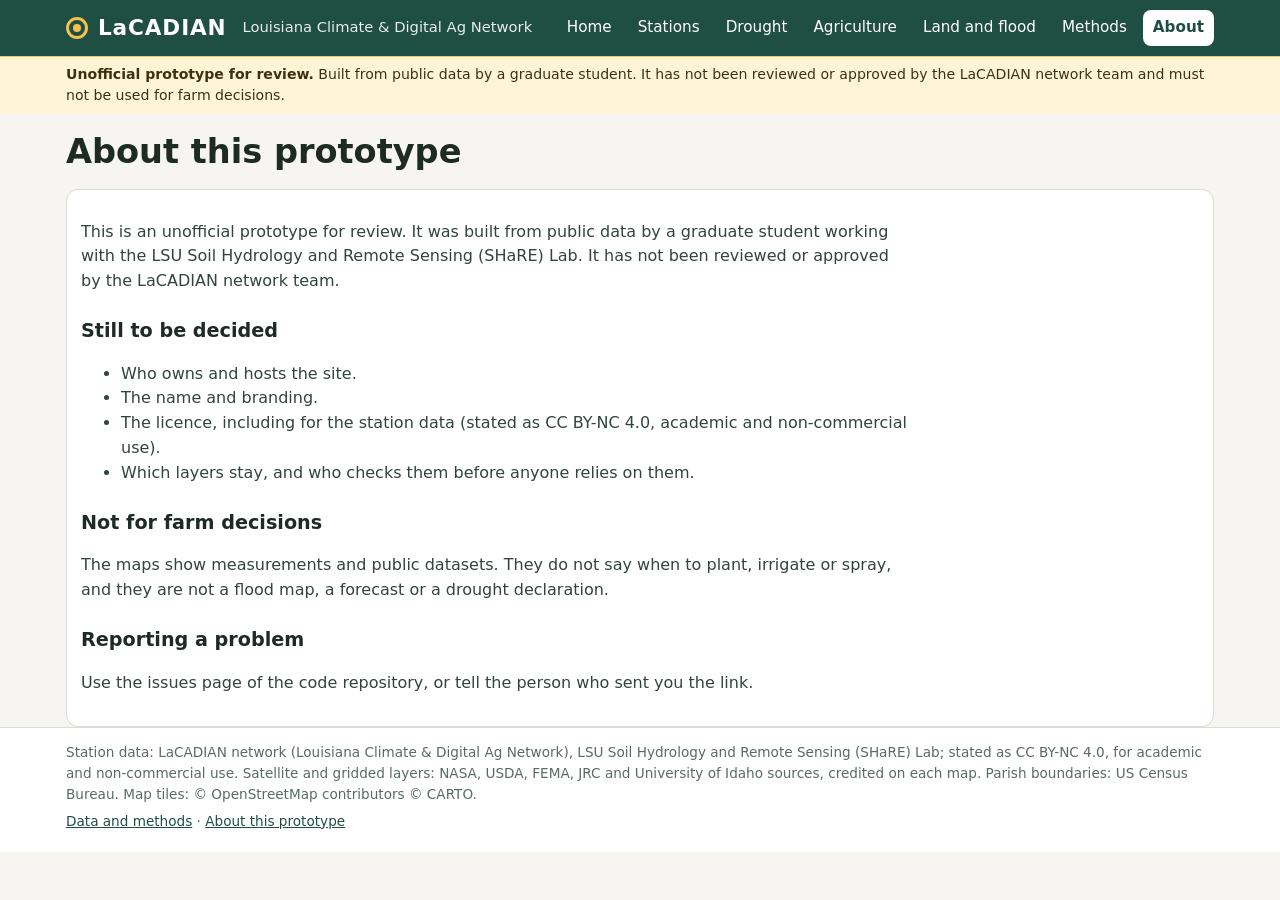
==== pages/about.html @ 399d42a7 "Add files via upload" ====
<!doctype html>
<html lang="en" data-root="../" data-page="About">
<head>
<meta charset="utf-8">
<meta name="viewport" content="width=device-width, initial-scale=1">
<title>About this prototype | LaCADIAN</title>
<meta name="description" content="Status, ownership and limits of the LaCADIAN prototype.">
<link rel="stylesheet" href="../vendor/leaflet.css">
<link rel="stylesheet" href="../css/main.css?v=5">
</head>
<body>
<header id="hdr"></header>
<main class="wrap">
<h1>About this prototype</h1>
<section class="card notes">
<p>This is an unofficial prototype for review. It was built from public data by a graduate student working with the LSU Soil Hydrology and Remote Sensing (SHaRE) Lab. It has not been reviewed or approved by the LaCADIAN network team.</p>
<h2>Still to be decided</h2>
<ul><li>Who owns and hosts the site.</li><li>The name and branding.</li><li>The licence, including for the station data (stated as CC BY-NC 4.0, academic and non-commercial use).</li><li>Which layers stay, and who checks them before anyone relies on them.</li></ul>
<h2>Not for farm decisions</h2>
<p>The maps show measurements and public datasets. They do not say when to plant, irrigate or spray, and they are not a flood map, a forecast or a drought declaration.</p>
<h2>Reporting a problem</h2>
<p>Use the issues page of the code repository, or tell the person who sent you the link.</p>
</section>
</main>
<footer id="ftr"></footer>
<script src="../vendor/leaflet.js"></script>
<script src="../js/site.js?v=5"></script>

</body>
</html>
---- vendor/leaflet.css ----
/* required styles */

.leaflet-pane,
.leaflet-tile,
.leaflet-marker-icon,
.leaflet-marker-shadow,
.leaflet-tile-container,
.leaflet-pane > svg,
.leaflet-pane > canvas,
.leaflet-zoom-box,
.leaflet-image-layer,
.leaflet-layer {
	position: absolute;
	left: 0;
	top: 0;
	}
.leaflet-container {
	overflow: hidden;
	}
.leaflet-tile,
.leaflet-marker-icon,
.leaflet-marker-shadow {
	-webkit-user-select: none;
	   -moz-user-select: none;
	        user-select: none;
	  -webkit-user-drag: none;
	}
/* Prevents IE11 from highlighting tiles in blue */
.leaflet-tile::selection {
	background: transparent;
}
/* Safari renders non-retina tile on retina better with this, but Chrome is worse */
.leaflet-safari .leaflet-tile {
	image-rendering: -webkit-optimize-contrast;
	}
/* hack that prevents hw layers "stretching" when loading new tiles */
.leaflet-safari .leaflet-tile-container {
	width: 1600px;
	height: 1600px;
	-webkit-transform-origin: 0 0;
	}
.leaflet-marker-icon,
.leaflet-marker-shadow {
	display: block;
	}
/* .leaflet-container svg: reset svg max-width decleration shipped in Joomla! (joomla.org) 3.x */
/* .leaflet-container img: map is broken in FF if you have max-width: 100% on tiles */
.leaflet-container .leaflet-overlay-pane svg {
	max-width: none !important;
	max-height: none !important;
	}
.leaflet-container .leaflet-marker-pane img,
.leaflet-container .leaflet-shadow-pane img,
.leaflet-container .leaflet-tile-pane img,
.leaflet-container img.leaflet-image-layer,
.leaflet-container .leaflet-tile {
	max-width: none !important;
	max-height: none !important;
	width: auto;
	padding: 0;
	}

.leaflet-container img.leaflet-tile {
	/* See: https://bugs.chromium.org/p/chromium/issues/detail?id=600120 */
	mix-blend-mode: plus-lighter;
}

.leaflet-container.leaflet-touch-zoom {
	-ms-touch-action: pan-x pan-y;
	touch-action: pan-x pan-y;
	}
.leaflet-container.leaflet-touch-drag {
	-ms-touch-action: pinch-zoom;
	/* Fallback for FF which doesn't support pinch-zoom */
	touch-action: none;
	touch-action: pinch-zoom;
}
.leaflet-container.leaflet-touch-drag.leaflet-touch-zoom {
	-ms-touch-action: none;
	touch-action: none;
}
.leaflet-container {
	-webkit-tap-highlight-color: transparent;
}
.leaflet-container a {
	-webkit-tap-highlight-color: rgba(51, 181, 229, 0.4);
}
.leaflet-tile {
	filter: inherit;
	visibility: hidden;
	}
.leaflet-tile-loaded {
	visibility: inherit;
	}
.leaflet-zoom-box {
	width: 0;
	height: 0;
	-moz-box-sizing: border-box;
	     box-sizing: border-box;
	z-index: 800;
	}
/* workaround for https://bugzilla.mozilla.org/show_bug.cgi?id=888319 */
.leaflet-overlay-pane svg {
	-moz-user-select: none;
	}

.leaflet-pane         { z-index: 400; }

.leaflet-tile-pane    { z-index: 200; }
.leaflet-overlay-pane { z-index: 400; }
.leaflet-shadow-pane  { z-index: 500; }
.leaflet-marker-pane  { z-index: 600; }
.leaflet-tooltip-pane   { z-index: 650; }
.leaflet-popup-pane   { z-index: 700; }

.leaflet-map-pane canvas { z-index: 100; }
.leaflet-map-pane svg    { z-index: 200; }

.leaflet-vml-shape {
	width: 1px;
	height: 1px;
	}
.lvml {
	behavior: url(#default#VML);
	display: inline-block;
	position: absolute;
	}


/* control positioning */

.leaflet-control {
	position: relative;
	z-index: 800;
	pointer-events: visiblePainted; /* IE 9-10 doesn't have auto */
	pointer-events: auto;
	}
.leaflet-top,
.leaflet-bottom {
	position: absolute;
	z-index: 1000;
	pointer-events: none;
	}
.leaflet-top {
	top: 0;
	}
.leaflet-right {
	right: 0;
	}
.leaflet-bottom {
	bottom: 0;
	}
.leaflet-left {
	left: 0;
	}
.leaflet-control {
	float: left;
	clear: both;
	}
.leaflet-right .leaflet-control {
	float: right;
	}
.leaflet-top .leaflet-control {
	margin-top: 10px;
	}
.leaflet-bottom .leaflet-control {
	margin-bottom: 10px;
	}
.leaflet-left .leaflet-control {
	margin-left: 10px;
	}
.leaflet-right .leaflet-control {
	margin-right: 10px;
	}


/* zoom and fade animations */

.leaflet-fade-anim .leaflet-popup {
	opacity: 0;
	-webkit-transition: opacity 0.2s linear;
	   -moz-transition: opacity 0.2s linear;
	        transition: opacity 0.2s linear;
	}
.leaflet-fade-anim .leaflet-map-pane .leaflet-popup {
	opacity: 1;
	}
.leaflet-zoom-animated {
	-webkit-transform-origin: 0 0;
	    -ms-transform-origin: 0 0;
	        transform-origin: 0 0;
	}
svg.leaflet-zoom-animated {
	will-change: transform;
}

.leaflet-zoom-anim .leaflet-zoom-animated {
	-webkit-transition: -webkit-transform 0.25s cubic-bezier(0,0,0.25,1);
	   -moz-transition:    -moz-transform 0.25s cubic-bezier(0,0,0.25,1);
	        transition:         transform 0.25s cubic-bezier(0,0,0.25,1);
	}
.leaflet-zoom-anim .leaflet-tile,
.leaflet-pan-anim .leaflet-tile {
	-webkit-transition: none;
	   -moz-transition: none;
	        transition: none;
	}

.leaflet-zoom-anim .leaflet-zoom-hide {
	visibility: hidden;
	}


/* cursors */

.leaflet-interactive {
	cursor: pointer;
	}
.leaflet-grab {
	cursor: -webkit-grab;
	cursor:    -moz-grab;
	cursor:         grab;
	}
.leaflet-crosshair,
.leaflet-crosshair .leaflet-interactive {
	cursor: crosshair;
	}
.leaflet-popup-pane,
.leaflet-control {
	cursor: auto;
	}
.leaflet-dragging .leaflet-grab,
.leaflet-dragging .leaflet-grab .leaflet-interactive,
.leaflet-dragging .leaflet-marker-draggable {
	cursor: move;
	cursor: -webkit-grabbing;
	cursor:    -moz-grabbing;
	cursor:         grabbing;
	}

/* marker & overlays interactivity */
.leaflet-marker-icon,
.leaflet-marker-shadow,
.leaflet-image-layer,
.leaflet-pane > svg path,
.leaflet-tile-container {
	pointer-events: none;
	}

.leaflet-marker-icon.leaflet-interactive,
.leaflet-image-layer.leaflet-interactive,
.leaflet-pane > svg path.leaflet-interactive,
svg.leaflet-image-layer.leaflet-interactive path {
	pointer-events: visiblePainted; /* IE 9-10 doesn't have auto */
	pointer-events: auto;
	}

/* visual tweaks */

.leaflet-container {
	background: #ddd;
	outline-offset: 1px;
	}
.leaflet-container a {
	color: #0078A8;
	}
.leaflet-zoom-box {
	border: 2px dotted #38f;
	background: rgba(255,255,255,0.5);
	}


/* general typography */
.leaflet-container {
	font-family: "Helvetica Neue", Arial, Helvetica, sans-serif;
	font-size: 12px;
	font-size: 0.75rem;
	line-height: 1.5;
	}


/* general toolbar styles */

.leaflet-bar {
	box-shadow: 0 1px 5px rgba(0,0,0,0.65);
	border-radius: 4px;
	}
.leaflet-bar a {
	background-color: #fff;
	border-bottom: 1px solid #ccc;
	width: 26px;
	height: 26px;
	line-height: 26px;
	display: block;
	text-align: center;
	text-decoration: none;
	color: black;
	}
.leaflet-bar a,
.leaflet-control-layers-toggle {
	background-position: 50% 50%;
	background-repeat: no-repeat;
	display: block;
	}
.leaflet-bar a:hover,
.leaflet-bar a:focus {
	background-color: #f4f4f4;
	}
.leaflet-bar a:first-child {
	border-top-left-radius: 4px;
	border-top-right-radius: 4px;
	}
.leaflet-bar a:last-child {
	border-bottom-left-radius: 4px;
	border-bottom-right-radius: 4px;
	border-bottom: none;
	}
.leaflet-bar a.leaflet-disabled {
	cursor: default;
	background-color: #f4f4f4;
	color: #bbb;
	}

.leaflet-touch .leaflet-bar a {
	width: 30px;
	height: 30px;
	line-height: 30px;
	}
.leaflet-touch .leaflet-bar a:first-child {
	border-top-left-radius: 2px;
	border-top-right-radius: 2px;
	}
.leaflet-touch .leaflet-bar a:last-child {
	border-bottom-left-radius: 2px;
	border-bottom-right-radius: 2px;
	}

/* zoom control */

.leaflet-control-zoom-in,
.leaflet-control-zoom-out {
	font: bold 18px 'Lucida Console', Monaco, monospace;
	text-indent: 1px;
	}

.leaflet-touch .leaflet-control-zoom-in, .leaflet-touch .leaflet-control-zoom-out  {
	font-size: 22px;
	}


/* layers control */

.leaflet-control-layers {
	box-shadow: 0 1px 5px rgba(0,0,0,0.4);
	background: #fff;
	border-radius: 5px;
	}
.leaflet-control-layers-toggle {
	background-image: url(images/layers.png);
	width: 36px;
	height: 36px;
	}
.leaflet-retina .leaflet-control-layers-toggle {
	background-image: url(images/layers-2x.png);
	background-size: 26px 26px;
	}
.leaflet-touch .leaflet-control-layers-toggle {
	width: 44px;
	height: 44px;
	}
.leaflet-control-layers .leaflet-control-layers-list,
.leaflet-control-layers-expanded .leaflet-control-layers-toggle {
	display: none;
	}
.leaflet-control-layers-expanded .leaflet-control-layers-list {
	display: block;
	position: relative;
	}
.leaflet-control-layers-expanded {
	padding: 6px 10px 6px 6px;
	color: #333;
	background: #fff;
	}
.leaflet-control-layers-scrollbar {
	overflow-y: scroll;
	overflow-x: hidden;
	padding-right: 5px;
	}
.leaflet-control-layers-selector {
	margin-top: 2px;
	position: relative;
	top: 1px;
	}
.leaflet-control-layers label {
	display: block;
	font-size: 13px;
	font-size: 1.08333em;
	}
.leaflet-control-layers-separator {
	height: 0;
	border-top: 1px solid #ddd;
	margin: 5px -10px 5px -6px;
	}

/* Default icon URLs */
.leaflet-default-icon-path { /* used only in path-guessing heuristic, see L.Icon.Default */
	background-image: url(images/marker-icon.png);
	}


/* attribution and scale controls */

.leaflet-container .leaflet-control-attribution {
	background: #fff;
	background: rgba(255, 255, 255, 0.8);
	margin: 0;
	}
.leaflet-control-attribution,
.leaflet-control-scale-line {
	padding: 0 5px;
	color: #333;
	line-height: 1.4;
	}
.leaflet-control-attribution a {
	text-decoration: none;
	}
.leaflet-control-attribution a:hover,
.leaflet-control-attribution a:focus {
	text-decoration: underline;
	}
.leaflet-attribution-flag {
	display: inline !important;
	vertical-align: baseline !important;
	width: 1em;
	height: 0.6669em;
	}
.leaflet-left .leaflet-control-scale {
	margin-left: 5px;
	}
.leaflet-bottom .leaflet-control-scale {
	margin-bottom: 5px;
	}
.leaflet-control-scale-line {
	border: 2px solid #777;
	border-top: none;
	line-height: 1.1;
	padding: 2px 5px 1px;
	white-space: nowrap;
	-moz-box-sizing: border-box;
	     box-sizing: border-box;
	background: rgba(255, 255, 255, 0.8);
	text-shadow: 1px 1px #fff;
	}
.leaflet-control-scale-line:not(:first-child) {
	border-top: 2px solid #777;
	border-bottom: none;
	margin-top: -2px;
	}
.leaflet-control-scale-line:not(:first-child):not(:last-child) {
	border-bottom: 2px solid #777;
	}

.leaflet-touch .leaflet-control-attribution,
.leaflet-touch .leaflet-control-layers,
.leaflet-touch .leaflet-bar {
	box-shadow: none;
	}
.leaflet-touch .leaflet-control-layers,
.leaflet-touch .leaflet-bar {
	border: 2px solid rgba(0,0,0,0.2);
	background-clip: padding-box;
	}


/* popup */

.leaflet-popup {
	position: absolute;
	text-align: center;
	margin-bottom: 20px;
	}
.leaflet-popup-content-wrapper {
	padding: 1px;
	text-align: left;
	border-radius: 12px;
	}
.leaflet-popup-content {
	margin: 13px 24px 13px 20px;
	line-height: 1.3;
	font-size: 13px;
	font-size: 1.08333em;
	min-height: 1px;
	}
.leaflet-popup-content p {
	margin: 17px 0;
	margin: 1.3em 0;
	}
.leaflet-popup-tip-container {
	width: 40px;
	height: 20px;
	position: absolute;
	left: 50%;
	margin-top: -1px;
	margin-left: -20px;
	overflow: hidden;
	pointer-events: none;
	}
.leaflet-popup-tip {
	width: 17px;
	height: 17px;
	padding: 1px;

	margin: -10px auto 0;
	pointer-events: auto;

	-webkit-transform: rotate(45deg);
	   -moz-transform: rotate(45deg);
	    -ms-transform: rotate(45deg);
	        transform: rotate(45deg);
	}
.leaflet-popup-content-wrapper,
.leaflet-popup-tip {
	background: white;
	color: #333;
	box-shadow: 0 3px 14px rgba(0,0,0,0.4);
	}
.leaflet-container a.leaflet-popup-close-button {
	position: absolute;
	top: 0;
	right: 0;
	border: none;
	text-align: center;
	width: 24px;
	height: 24px;
	font: 16px/24px Tahoma, Verdana, sans-serif;
	color: #757575;
	text-decoration: none;
	background: transparent;
	}
.leaflet-container a.leaflet-popup-close-button:hover,
.leaflet-container a.leaflet-popup-close-button:focus {
	color: #585858;
	}
.leaflet-popup-scrolled {
	overflow: auto;
	}

.leaflet-oldie .leaflet-popup-content-wrapper {
	-ms-zoom: 1;
	}
.leaflet-oldie .leaflet-popup-tip {
	width: 24px;
	margin: 0 auto;

	-ms-filter: "progid:DXImageTransform.Microsoft.Matrix(M11=0.70710678, M12=0.70710678, M21=-0.70710678, M22=0.70710678)";
	filter: progid:DXImageTransform.Microsoft.Matrix(M11=0.70710678, M12=0.70710678, M21=-0.70710678, M22=0.70710678);
	}

.leaflet-oldie .leaflet-control-zoom,
.leaflet-oldie .leaflet-control-layers,
.leaflet-oldie .leaflet-popup-content-wrapper,
.leaflet-oldie .leaflet-popup-tip {
	border: 1px solid #999;
	}


/* div icon */

.leaflet-div-icon {
	background: #fff;
	border: 1px solid #666;
	}


/* Tooltip */
/* Base styles for the element that has a tooltip */
.leaflet-tooltip {
	position: absolute;
	padding: 6px;
	background-color: #fff;
	border: 1px solid #fff;
	border-radius: 3px;
	color: #222;
	white-space: nowrap;
	-webkit-user-select: none;
	-moz-user-select: none;
	-ms-user-select: none;
	user-select: none;
	pointer-events: none;
	box-shadow: 0 1px 3px rgba(0,0,0,0.4);
	}
.leaflet-tooltip.leaflet-interactive {
	cursor: pointer;
	pointer-events: auto;
	}
.leaflet-tooltip-top:before,
.leaflet-tooltip-bottom:before,
.leaflet-tooltip-left:before,
.leaflet-tooltip-right:before {
	position: absolute;
	pointer-events: none;
	border: 6px solid transparent;
	background: transparent;
	content: "";
	}

/* Directions */

.leaflet-tooltip-bottom {
	margin-top: 6px;
}
.leaflet-tooltip-top {
	margin-top: -6px;
}
.leaflet-tooltip-bottom:before,
.leaflet-tooltip-top:before {
	left: 50%;
	margin-left: -6px;
	}
.leaflet-tooltip-top:before {
	bottom: 0;
	margin-bottom: -12px;
	border-top-color: #fff;
	}
.leaflet-tooltip-bottom:before {
	top: 0;
	margin-top: -12px;
	margin-left: -6px;
	border-bottom-color: #fff;
	}
.leaflet-tooltip-left {
	margin-left: -6px;
}
.leaflet-tooltip-right {
	margin-left: 6px;
}
.leaflet-tooltip-left:before,
.leaflet-tooltip-right:before {
	top: 50%;
	margin-top: -6px;
	}
.leaflet-tooltip-left:before {
	right: 0;
	margin-right: -12px;
	border-left-color: #fff;
	}
.leaflet-tooltip-right:before {
	left: 0;
	margin-left: -12px;
	border-right-color: #fff;
	}

/* Printing */

@media print {
	/* Prevent printers from removing background-images of controls. */
	.leaflet-control {
		-webkit-print-color-adjust: exact;
		print-color-adjust: exact;
		}
	}
---- css/main.css ----
:root {
  --bg: #f6f5f1; --card: #ffffff; --ink: #1d2a26; --muted: #5a6a64; --line: #d9ddd6;
  --brand: #1f4e43; --accent: #b3541e; --focus: #1a5fb4; --soft: #eef4f2;
  --wrap: 1180px;
}
* { box-sizing: border-box; }
[hidden] { display: none !important; }
html { -webkit-text-size-adjust: 100%; }
body { margin: 0; background: var(--bg); color: var(--ink); font: 16px/1.55 system-ui, -apple-system, "Segoe UI", Roboto, sans-serif; }
.wrap { max-width: var(--wrap); margin: 0 auto; padding: 0 16px; }
a { color: var(--brand); }
:focus-visible { outline: 3px solid var(--focus); outline-offset: 2px; }
main { padding-bottom: 28px; }

/* header */
.top { background: var(--brand); color: #fff; }
.top a { color: #fff; text-decoration: none; }
.bar { display: flex; align-items: center; gap: 8px 16px; flex-wrap: wrap; padding-top: 10px; padding-bottom: 10px; }
.brand { display: flex; align-items: center; gap: 10px; }
.mark { width: 22px; height: 22px; border-radius: 50%; border: 3px solid #f2c14e; position: relative; flex: none; }
.mark::after { content: ""; position: absolute; inset: 4px; border-radius: 50%; background: #f2c14e; }
.name { font-weight: 700; font-size: 1.35rem; letter-spacing: .04em; }
.tag { margin: 0; font-size: .92rem; opacity: .9; }
.nav { display: flex; flex-wrap: wrap; gap: 2px 6px; margin-left: auto; }
.nav a { padding: 6px 10px; border-radius: 8px; font-size: .95rem; }
.nav a:hover { background: rgba(255,255,255,.14); }
.nav a[aria-current="page"] { background: #fff; color: var(--brand); font-weight: 600; }
.proto { background: #fff4d6; color: #3d3210; border-top: 1px solid #e6c970; font-size: .88rem; padding: 7px 0; }

/* text */
h1 { font-size: clamp(1.5rem, 3.5vw, 2.1rem); line-height: 1.2; margin: 18px 0 6px; }
h2 { font-size: 1.2rem; margin: 22px 0 8px; }
h3 { font-size: 1.05rem; margin: 16px 0 6px; }
.lead { color: var(--muted); max-width: 70ch; margin: 0 0 16px; }
.sub { color: var(--muted); font-size: .9rem; margin: 0 0 10px; }
.stale { background: #fde7e2; border: 1px solid #e3a698; border-radius: 8px; padding: 10px 14px; margin: 10px 0 0; font-size: .95rem; }
.warnbox { background: #fff4d6; border: 1px solid #e6c970; border-radius: 8px; padding: 10px 14px; margin: 12px 0; font-size: .95rem; }

/* cards and layout */
.card, .mapcol, .panel, .tablecard { background: var(--card); border: 1px solid var(--line); border-radius: 12px; padding: 14px; }
.grid { display: grid; grid-template-columns: minmax(0, 1.4fr) minmax(0, 1fr); gap: 16px; align-items: start; margin-top: 12px; }
.grid aside { display: grid; gap: 16px; min-width: 0; }
.tool { display: grid; grid-template-columns: minmax(0, 1.25fr) minmax(0, 1fr); gap: 16px; align-items: start; }
.mapcol { padding: 12px; min-width: 0; }
.tablecard { margin-top: 16px; }
.card h2:first-child, .mapcol h2:first-child { margin-top: 0; }

/* tabs */
.tabs { display: flex; flex-wrap: wrap; gap: 6px; margin-top: 14px; }
.tabs button { font: inherit; padding: 8px 14px; border: 1px solid var(--line); background: #fff; color: var(--ink); border-radius: 999px; cursor: pointer; }
.tabs button:hover { background: var(--soft); }
.tabs button[aria-current="true"] { background: var(--brand); color: #fff; border-color: var(--brand); }
.tabs button.off { color: #8a948f; border-style: dashed; }
.grp { display: flex; align-items: center; gap: 10px; flex-wrap: wrap; margin-top: 10px; }
.grp label, .controls label { font-weight: 600; font-size: .95rem; }
.controls { display: flex; align-items: center; gap: 10px; flex-wrap: wrap; margin-bottom: 10px; }
select, input[type="search"] { font: inherit; padding: 7px 10px; border: 1px solid var(--line); border-radius: 8px; background: #fff; color: var(--ink); max-width: 100%; }
input[type="search"] { width: 100%; margin-bottom: 10px; }
.seg { display: inline-flex; border: 1px solid var(--brand); border-radius: 8px; overflow: hidden; }
.seg button { font: inherit; font-size: .88rem; padding: 5px 10px; background: #fff; color: var(--brand); border: 0; cursor: pointer; }
.seg button[aria-pressed="true"] { background: var(--brand); color: #fff; }

/* map */
.mapbox { position: relative; }
#map { height: 500px; border-radius: 8px; border: 1px solid var(--line); background: #e8ece9; }
.maptoggle { position: absolute; top: 10px; right: 10px; z-index: 500; box-shadow: 0 1px 4px rgba(0,0,0,.25); }
.status { min-height: 1.6em; }
.pill { display: inline-block; font-size: .78rem; font-weight: 600; padding: 2px 9px; border-radius: 999px; background: var(--soft); color: var(--brand); }
.pill.warn { background: #fde7e2; color: #8a2a14; }
.legend { list-style: none; margin: 10px 0 0; padding: 0; display: grid; grid-template-columns: repeat(auto-fit, minmax(min(240px, 100%), 1fr)); gap: 5px 14px; font-size: .88rem; }
.legend li { display: flex; align-items: flex-start; gap: 8px; }
.legend .lt { flex: 1; min-width: 0; }
.legend .cnt { color: var(--muted); font-variant-numeric: tabular-nums; }
.sw { width: 14px; height: 14px; border-radius: 3px; border: 1px solid rgba(0,0,0,.45); flex: none; margin-top: 3px; }
#legend.round .sw, .legend.round .sw { border-radius: 50%; }
.sw.stale { background: #fff; border: 1.5px dashed #6b6b6b; border-radius: 50%; }
.legend .n { color: var(--muted); }
.lnotes { margin: 8px 0 0; padding-left: 18px; color: var(--muted); font-size: .85rem; }
.mapnote { margin: 8px 0 0; color: var(--muted); font-size: .85rem; }
.btns { display: flex; flex-wrap: wrap; gap: 8px; margin-top: 12px; }
.btn { font: inherit; padding: 7px 12px; border: 1px solid var(--brand); color: var(--brand); background: #fff; border-radius: 8px; cursor: pointer; }
.btn:hover { background: var(--soft); }
.cite { user-select: all; background: #f3f5f2; padding: 8px 10px; border-radius: 8px; }

/* detail panel */
.panel h2, .pname { margin: 0 0 2px; font-size: 1.3rem; }
.panel .empty { color: var(--muted); margin: 0; }
.big { font-size: 1.15rem; font-weight: 600; margin: 4px 0 0; display: flex; align-items: center; gap: 8px; }
.chip { width: 16px; height: 16px; border-radius: 4px; border: 1px solid rgba(0,0,0,.45); flex: none; }
.badge { display: inline-block; font-size: .78rem; font-weight: 600; padding: 2px 8px; border-radius: 999px; background: #fde7e2; color: #8a2a14; margin-left: 6px; vertical-align: middle; }
dl.kv { display: grid; grid-template-columns: minmax(0, 1fr) minmax(0, 1.4fr); gap: 6px 12px; margin: 10px 0 12px; font-size: .93rem; }
dl.kv dt { color: var(--muted); }
dl.kv dd { margin: 0; text-align: right; overflow-wrap: anywhere; }
.chart { margin: 12px 0 0; }
.chart p { margin: 0 0 2px; font-weight: 600; font-size: .9rem; }
.chart svg { width: 100%; height: auto; display: block; }
.chart text { font-size: 9px; fill: var(--muted); }
.chart text.val { fill: var(--ink); font-size: 8.5px; }
.lg { display: flex; flex-wrap: wrap; gap: 4px 12px; font-size: .8rem; color: var(--muted); margin-top: 2px; }
.lg i { display: inline-block; width: 18px; height: 3px; vertical-align: middle; margin-right: 4px; }
.ptable { margin-top: 12px; font-size: .9rem; }
.ptable p { margin: 0 0 4px; }
.ptable table { min-width: 0; font-size: .85rem; }

/* ranking */
.rank-card h2 { margin: 0 0 8px; }
ol.rank { list-style: none; margin: 10px 0 0; padding: 0; }
ol.rank li { display: flex; gap: 8px; padding: 6px 4px; border-bottom: 1px solid var(--line); cursor: pointer; align-items: baseline; }
ol.rank li:hover, ol.rank li:focus-visible { background: var(--soft); }
.rn { width: 1.6em; color: var(--muted); font-variant-numeric: tabular-nums; }
.rname { flex: 1; min-width: 0; }
.rval { font-variant-numeric: tabular-nums; text-align: right; }

/* tables */
.rowhead { display: flex; align-items: center; justify-content: space-between; gap: 10px; flex-wrap: wrap; }
.rowhead h2 { margin: 0; }
.scroll { overflow-x: auto; margin-top: 8px; }
table { border-collapse: collapse; width: 100%; font-size: .9rem; min-width: 560px; }
th, td { padding: 7px 8px; border-bottom: 1px solid var(--line); text-align: right; white-space: nowrap; }
th:first-child, td:first-child { text-align: left; }
td.r { text-align: right; }
thead th { background: #f0f2ee; font-weight: 600; }
#tbl tbody tr { cursor: pointer; }
#tbl tbody tr:hover, #tbl tbody tr.on { background: var(--soft); }
tbody tr:focus-visible { outline: 3px solid var(--focus); outline-offset: -3px; }
.ptable td, .ptable th { white-space: normal; }

/* notes */
.notes { margin: 16px 0 0; }
.notes p, .notes li { color: #33433e; max-width: 80ch; }
.notes h2:first-child { margin-top: 0; }
.prose { max-width: 80ch; }
.prose p, .prose li { color: #33433e; }

/* home */
.cards { display: grid; grid-template-columns: repeat(auto-fit, minmax(min(250px, 100%), 1fr)); gap: 14px; margin-top: 14px; }
.cards .card h3 { margin-top: 0; }
.cards .card a.go { display: inline-block; margin-top: 6px; font-weight: 600; }
.cards ul { margin: 6px 0 0; padding-left: 18px; font-size: .92rem; color: #33433e; }
.cards .state { font-size: .85rem; color: var(--muted); margin: 6px 0 0; }

/* footer */
.foot { border-top: 1px solid var(--line); background: #fff; padding: 14px 0; color: var(--muted); font-size: .85rem; }
.foot p { margin: 0 0 6px; }

/* leaflet tooltip */
.leaflet-tooltip { font: 13px/1.35 system-ui, sans-serif; }

@media (max-width: 860px) {
  .grid, .tool { grid-template-columns: minmax(0, 1fr); }
  select { width: 100%; }
  .grp select { width: auto; flex: 1; }
  #map { height: 400px; }
  .nav { margin-left: 0; }
  .tag { display: none; }
}
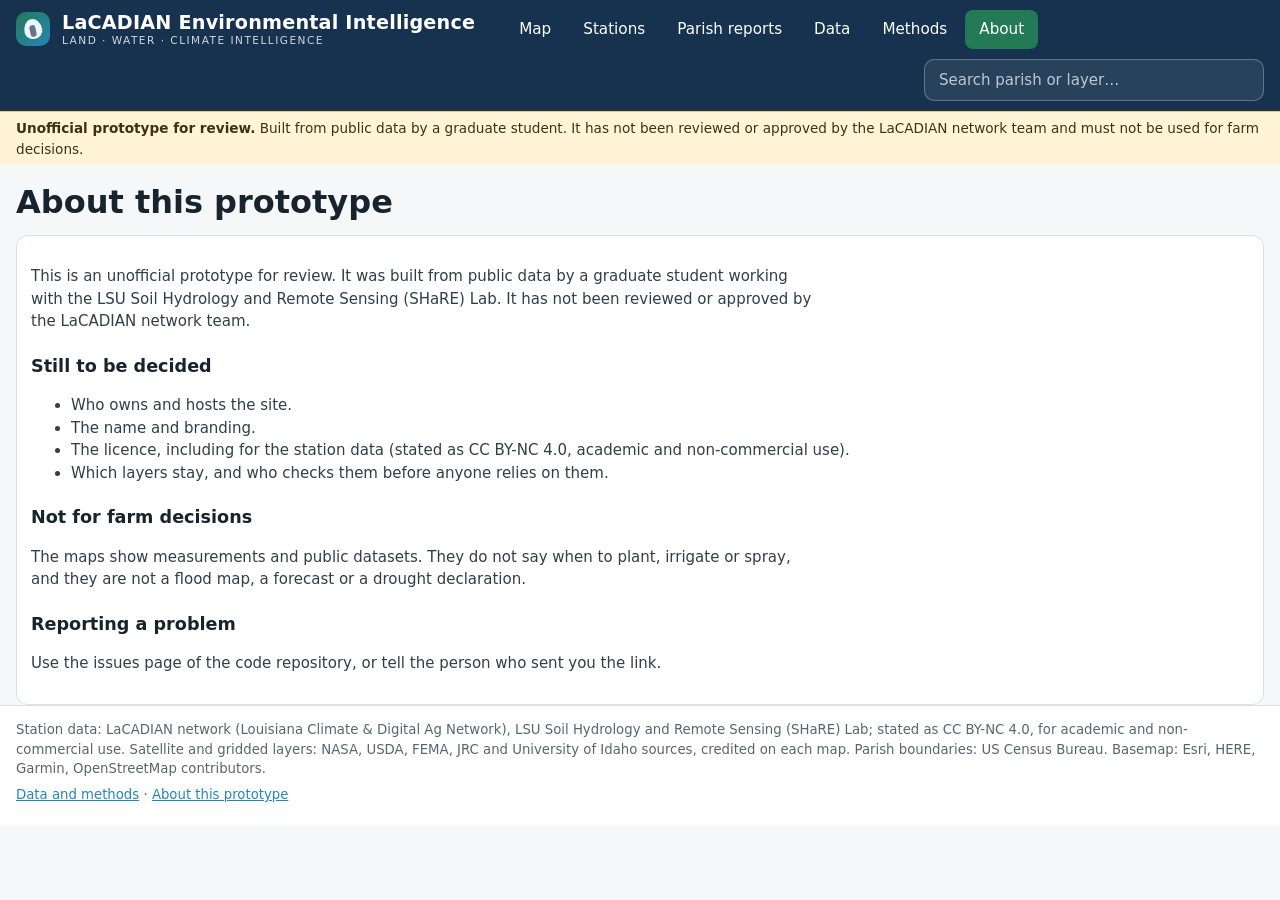
==== commit f89fea37: "Add files via upload" ====
--- a/pages/about.html
+++ b/pages/about.html
@@ -3,10 +3,10 @@
 <head>
 <meta charset="utf-8">
 <meta name="viewport" content="width=device-width, initial-scale=1">
-<title>About this prototype | LaCADIAN</title>
-<meta name="description" content="Status, ownership and limits of the LaCADIAN prototype.">
+<title>About this prototype | LaCADIAN Environmental Intelligence</title>
+<meta name="description" content="Status, ownership and limits of the LaCADIAN Environmental Intelligence prototype.">
 <link rel="stylesheet" href="../vendor/leaflet.css">
-<link rel="stylesheet" href="../css/main.css?v=5">
+<link rel="stylesheet" href="../css/main.css?v=6">
 </head>
 <body>
 <header id="hdr"></header>
@@ -24,7 +24,7 @@
 </main>
 <footer id="ftr"></footer>
 <script src="../vendor/leaflet.js"></script>
-<script src="../js/site.js?v=5"></script>
+<script src="../js/site.js?v=6"></script>
 
 </body>
 </html>
--- a/css/main.css
+++ b/css/main.css
@@ -1,109 +1,175 @@
 :root {
-  --bg: #f6f5f1; --card: #ffffff; --ink: #1d2a26; --muted: #5a6a64; --line: #d9ddd6;
-  --brand: #1f4e43; --accent: #b3541e; --focus: #1a5fb4; --soft: #eef4f2;
-  --wrap: 1180px;
+  --navy: #16324F; --navy2: #1f4468; --green: #237A57; --blue: #2685B8; --amber: #D69E35;
+  --bg: #F5F7F8; --card: #ffffff; --ink: #17232d; --muted: #566670; --line: #dbe2e6; --soft: #eaf1f5;
+  --focus: #1a5fb4; --wrap: 1480px;
 }
 * { box-sizing: border-box; }
 [hidden] { display: none !important; }
 html { -webkit-text-size-adjust: 100%; }
-body { margin: 0; background: var(--bg); color: var(--ink); font: 16px/1.55 system-ui, -apple-system, "Segoe UI", Roboto, sans-serif; }
+body { margin: 0; background: var(--bg); color: var(--ink); font: 15px/1.5 system-ui, -apple-system, "Segoe UI", Roboto, sans-serif; }
 .wrap { max-width: var(--wrap); margin: 0 auto; padding: 0 16px; }
-a { color: var(--brand); }
+a { color: var(--blue); }
 :focus-visible { outline: 3px solid var(--focus); outline-offset: 2px; }
 main { padding-bottom: 28px; }
 
 /* header */
-.top { background: var(--brand); color: #fff; }
+.top { background: var(--navy); color: #fff; }
 .top a { color: #fff; text-decoration: none; }
-.bar { display: flex; align-items: center; gap: 8px 16px; flex-wrap: wrap; padding-top: 10px; padding-bottom: 10px; }
-.brand { display: flex; align-items: center; gap: 10px; }
-.mark { width: 22px; height: 22px; border-radius: 50%; border: 3px solid #f2c14e; position: relative; flex: none; }
-.mark::after { content: ""; position: absolute; inset: 4px; border-radius: 50%; background: #f2c14e; }
-.name { font-weight: 700; font-size: 1.35rem; letter-spacing: .04em; }
-.tag { margin: 0; font-size: .92rem; opacity: .9; }
-.nav { display: flex; flex-wrap: wrap; gap: 2px 6px; margin-left: auto; }
-.nav a { padding: 6px 10px; border-radius: 8px; font-size: .95rem; }
-.nav a:hover { background: rgba(255,255,255,.14); }
-.nav a[aria-current="page"] { background: #fff; color: var(--brand); font-weight: 600; }
-.proto { background: #fff4d6; color: #3d3210; border-top: 1px solid #e6c970; font-size: .88rem; padding: 7px 0; }
+.bar { display: flex; align-items: center; gap: 10px 22px; flex-wrap: wrap; padding-top: 10px; padding-bottom: 10px; }
+.brand { display: flex; align-items: center; gap: 12px; }
+.mark { width: 34px; height: 34px; border-radius: 10px; background: linear-gradient(135deg, var(--green), var(--blue)); position: relative; flex: none; }
+.mark::before { content: ""; position: absolute; left: 8px; top: 7px; width: 18px; height: 20px; border-radius: 50% 50% 50% 50% / 60% 60% 40% 40%; background: rgba(255,255,255,.92); transform: rotate(-12deg); }
+.mark::after { content: ""; position: absolute; left: 14px; top: 13px; width: 6px; height: 12px; border-radius: 3px; background: var(--navy); opacity: .65; transform: rotate(-12deg); }
+.brandtext { display: flex; flex-direction: column; line-height: 1.15; }
+.name { font-weight: 700; font-size: 1.2rem; letter-spacing: .01em; }
+.name2 { font-size: .66rem; letter-spacing: .14em; opacity: .8; }
+.nav { display: flex; flex-wrap: wrap; gap: 2px 4px; margin-left: 8px; }
+.nav a { padding: 8px 14px; border-radius: 8px; font-size: .95rem; font-weight: 500; }
+.nav a:hover { background: rgba(255,255,255,.12); }
+.nav a[aria-current="page"] { background: var(--green); }
+.hsearch { margin-left: auto; flex: 0 1 340px; min-width: 200px; }
+.hsearch input[type="search"] { width: 100%; font: inherit; padding: 9px 14px; border-radius: 10px; border: 1px solid rgba(255,255,255,.28); background: rgba(255,255,255,.08); color: #fff; }
+.hsearch input[type="search"]::placeholder { color: rgba(255,255,255,.7); }
+.proto { background: #fff4d6; color: #3d3210; border-top: 1px solid #e6c970; font-size: .85rem; padding: 6px 0; }
 
 /* text */
-h1 { font-size: clamp(1.5rem, 3.5vw, 2.1rem); line-height: 1.2; margin: 18px 0 6px; }
-h2 { font-size: 1.2rem; margin: 22px 0 8px; }
-h3 { font-size: 1.05rem; margin: 16px 0 6px; }
-.lead { color: var(--muted); max-width: 70ch; margin: 0 0 16px; }
-.sub { color: var(--muted); font-size: .9rem; margin: 0 0 10px; }
-.stale { background: #fde7e2; border: 1px solid #e3a698; border-radius: 8px; padding: 10px 14px; margin: 10px 0 0; font-size: .95rem; }
-.warnbox { background: #fff4d6; border: 1px solid #e6c970; border-radius: 8px; padding: 10px 14px; margin: 12px 0; font-size: .95rem; }
-
-/* cards and layout */
-.card, .mapcol, .panel, .tablecard { background: var(--card); border: 1px solid var(--line); border-radius: 12px; padding: 14px; }
-.grid { display: grid; grid-template-columns: minmax(0, 1.4fr) minmax(0, 1fr); gap: 16px; align-items: start; margin-top: 12px; }
-.grid aside { display: grid; gap: 16px; min-width: 0; }
-.tool { display: grid; grid-template-columns: minmax(0, 1.25fr) minmax(0, 1fr); gap: 16px; align-items: start; }
-.mapcol { padding: 12px; min-width: 0; }
-.tablecard { margin-top: 16px; }
-.card h2:first-child, .mapcol h2:first-child { margin-top: 0; }
-
-/* tabs */
-.tabs { display: flex; flex-wrap: wrap; gap: 6px; margin-top: 14px; }
-.tabs button { font: inherit; padding: 8px 14px; border: 1px solid var(--line); background: #fff; color: var(--ink); border-radius: 999px; cursor: pointer; }
-.tabs button:hover { background: var(--soft); }
-.tabs button[aria-current="true"] { background: var(--brand); color: #fff; border-color: var(--brand); }
-.tabs button.off { color: #8a948f; border-style: dashed; }
-.grp { display: flex; align-items: center; gap: 10px; flex-wrap: wrap; margin-top: 10px; }
-.grp label, .controls label { font-weight: 600; font-size: .95rem; }
-.controls { display: flex; align-items: center; gap: 10px; flex-wrap: wrap; margin-bottom: 10px; }
-select, input[type="search"] { font: inherit; padding: 7px 10px; border: 1px solid var(--line); border-radius: 8px; background: #fff; color: var(--ink); max-width: 100%; }
-input[type="search"] { width: 100%; margin-bottom: 10px; }
-.seg { display: inline-flex; border: 1px solid var(--brand); border-radius: 8px; overflow: hidden; }
-.seg button { font: inherit; font-size: .88rem; padding: 5px 10px; background: #fff; color: var(--brand); border: 0; cursor: pointer; }
-.seg button[aria-pressed="true"] { background: var(--brand); color: #fff; }
+h1 { font-size: clamp(1.5rem, 3.2vw, 2rem); line-height: 1.2; margin: 18px 0 6px; }
+h2 { font-size: 1.1rem; margin: 20px 0 8px; }
+h3 { font-size: 1rem; margin: 14px 0 6px; }
+.lead { color: var(--muted); max-width: 72ch; margin: 0 0 14px; }
+.sub { color: var(--muted); font-size: .88rem; margin: 0 0 8px; }
+.stale { background: #fde7e2; border: 1px solid #e3a698; border-radius: 8px; padding: 10px 14px; margin: 10px 0 0; font-size: .92rem; }
+
+/* cards */
+.card, .mapcol, .panel, .tablecard { background: var(--card); border: 1px solid var(--line); border-radius: 12px; padding: 14px; min-width: 0; }
+.card > h2:first-child, .card > h3:first-child, .mapcol > h2:first-child { margin-top: 0; }
+.cardhead { display: flex; align-items: center; justify-content: space-between; gap: 10px; flex-wrap: wrap; margin-bottom: 8px; }
+.cardhead h2 { margin: 0; font-size: 1.02rem; }
+
+/* indicator ribbon */
+.ribbon { display: grid; grid-template-columns: repeat(6, minmax(0, 1fr)); gap: 0; background: #fff; border: 1px solid var(--line); border-radius: 12px; margin-top: 14px; overflow: hidden; }
+.tile { padding: 12px 14px; border-right: 1px solid var(--line); display: flex; gap: 10px; align-items: center; min-width: 0; }
+.tile:last-child { border-right: 0; }
+.ico { width: 34px; height: 34px; border-radius: 50%; flex: none; display: grid; place-items: center; color: #fff; font-weight: 700; font-size: .8rem; }
+.ico.b { background: var(--blue); } .ico.g { background: var(--green); } .ico.a { background: var(--amber); } .ico.n { background: var(--navy); }
+.tile .t { font-size: .75rem; color: var(--muted); line-height: 1.25; }
+.tile .v { font-size: 1.25rem; font-weight: 700; line-height: 1.2; }
+.tile .s { font-size: .75rem; color: var(--muted); line-height: 1.25; overflow-wrap: anywhere; }
+
+/* dashboard */
+.dash { display: grid; grid-template-columns: 290px minmax(0, 1fr) 350px; gap: 14px; margin-top: 14px; align-items: start; }
+.side { padding: 12px; }
+.centre { min-width: 0; }
+.side h2, .pinfo h2 { margin: 0 0 8px; font-size: 1.05rem; }
+details.cat { border: 1px solid var(--line); border-radius: 10px; margin-bottom: 8px; background: #fff; }
+details.cat > summary { cursor: pointer; list-style: none; padding: 9px 12px; font-weight: 600; display: flex; align-items: center; gap: 8px; background: var(--soft); border-radius: 10px; }
+details.cat[open] > summary { border-bottom-left-radius: 0; border-bottom-right-radius: 0; }
+details.cat > summary::-webkit-details-marker { display: none; }
+details.cat > summary::after { content: "▾"; margin-left: auto; color: var(--muted); }
+details.cat[open] > summary::after { content: "▴"; }
+.ci { width: 12px; height: 12px; border-radius: 3px; flex: none; }
+.ci.c1 { background: var(--blue); } .ci.c2 { background: #7a5c3a; } .ci.c3 { background: var(--amber); } .ci.c4 { background: var(--green); } .ci.c5 { background: #1b6a9c; } .ci.c6 { background: #5b6b76; }
+.ct { color: var(--muted); font-weight: 400; font-size: .85rem; }
+.catbody { padding: 6px 10px 8px; }
+details.sub { margin: 4px 0; }
+details.sub > summary { cursor: pointer; font-size: .88rem; font-weight: 600; color: var(--navy2); padding: 4px 0; }
+.lay { display: flex; align-items: flex-start; gap: 8px; padding: 4px 0; font-size: .92rem; cursor: pointer; }
+.lay input { margin-top: 4px; accent-color: var(--green); }
+.lay.off { color: #8a97a0; cursor: default; }
+.lay .tag { margin-left: auto; font-size: .68rem; border: 1px solid var(--line); border-radius: 999px; padding: 0 7px; color: var(--muted); white-space: nowrap; }
+.sidectl { border-top: 1px solid var(--line); margin-top: 10px; padding-top: 10px; font-size: .9rem; }
+.sidectl label { display: flex; align-items: center; gap: 8px; margin: 4px 0; }
+.sidectl input[type="range"] { flex: 1; accent-color: var(--blue); }
+.sidectl .btn { margin-top: 6px; }
 
 /* map */
+.mapcard { padding: 12px; }
 .mapbox { position: relative; }
-#map { height: 500px; border-radius: 8px; border: 1px solid var(--line); background: #e8ece9; }
+#map { height: 640px; border-radius: 10px; border: 1px solid var(--line); background: #e6ecef; }
 .maptoggle { position: absolute; top: 10px; right: 10px; z-index: 500; box-shadow: 0 1px 4px rgba(0,0,0,.25); }
-.status { min-height: 1.6em; }
-.pill { display: inline-block; font-size: .78rem; font-weight: 600; padding: 2px 9px; border-radius: 999px; background: var(--soft); color: var(--brand); }
+.status { min-height: 1.5em; margin-bottom: 4px; }
+.maptitle { margin: 0 0 2px; font-size: 1.2rem; }
+.pill { display: inline-block; font-size: .75rem; font-weight: 600; padding: 2px 9px; border-radius: 999px; background: var(--soft); color: var(--navy2); }
 .pill.warn { background: #fde7e2; color: #8a2a14; }
+.lg-ctl { background: rgba(255,255,255,.95); border: 1px solid var(--line); border-radius: 10px; padding: 8px 10px; font-size: .8rem; max-width: 250px; max-height: 260px; overflow: auto; box-shadow: 0 1px 4px rgba(0,0,0,.2); }
+.lg-ctl b.h { display: block; margin-bottom: 4px; }
+.lg-ctl .row { display: flex; align-items: center; gap: 7px; padding: 1px 0; }
+.lg-ctl .cnt { margin-left: auto; color: var(--muted); font-variant-numeric: tabular-nums; }
 .legend { list-style: none; margin: 10px 0 0; padding: 0; display: grid; grid-template-columns: repeat(auto-fit, minmax(min(240px, 100%), 1fr)); gap: 5px 14px; font-size: .88rem; }
 .legend li { display: flex; align-items: flex-start; gap: 8px; }
 .legend .lt { flex: 1; min-width: 0; }
 .legend .cnt { color: var(--muted); font-variant-numeric: tabular-nums; }
 .sw { width: 14px; height: 14px; border-radius: 3px; border: 1px solid rgba(0,0,0,.45); flex: none; margin-top: 3px; }
-#legend.round .sw, .legend.round .sw { border-radius: 50%; }
+.lg-ctl .sw { margin-top: 0; width: 12px; height: 12px; }
+.legend.round .sw { border-radius: 50%; }
 .sw.stale { background: #fff; border: 1.5px dashed #6b6b6b; border-radius: 50%; }
 .legend .n { color: var(--muted); }
 .lnotes { margin: 8px 0 0; padding-left: 18px; color: var(--muted); font-size: .85rem; }
 .mapnote { margin: 8px 0 0; color: var(--muted); font-size: .85rem; }
-.btns { display: flex; flex-wrap: wrap; gap: 8px; margin-top: 12px; }
-.btn { font: inherit; padding: 7px 12px; border: 1px solid var(--brand); color: var(--brand); background: #fff; border-radius: 8px; cursor: pointer; }
+.btns { display: flex; flex-wrap: wrap; gap: 8px; margin-top: 10px; }
+
+/* controls */
+.btn { font: inherit; font-size: .9rem; padding: 7px 12px; border: 1px solid var(--navy2); color: var(--navy2); background: #fff; border-radius: 8px; cursor: pointer; text-decoration: none; display: inline-block; }
 .btn:hover { background: var(--soft); }
-.cite { user-select: all; background: #f3f5f2; padding: 8px 10px; border-radius: 8px; }
-
-/* detail panel */
-.panel h2, .pname { margin: 0 0 2px; font-size: 1.3rem; }
-.panel .empty { color: var(--muted); margin: 0; }
-.big { font-size: 1.15rem; font-weight: 600; margin: 4px 0 0; display: flex; align-items: center; gap: 8px; }
-.chip { width: 16px; height: 16px; border-radius: 4px; border: 1px solid rgba(0,0,0,.45); flex: none; }
-.badge { display: inline-block; font-size: .78rem; font-weight: 600; padding: 2px 8px; border-radius: 999px; background: #fde7e2; color: #8a2a14; margin-left: 6px; vertical-align: middle; }
-dl.kv { display: grid; grid-template-columns: minmax(0, 1fr) minmax(0, 1.4fr); gap: 6px 12px; margin: 10px 0 12px; font-size: .93rem; }
+.btn.primary { background: var(--green); border-color: var(--green); color: #fff; }
+.btn.primary:hover { background: #1c6446; }
+select, input[type="search"], input[type="text"] { font: inherit; padding: 7px 10px; border: 1px solid var(--line); border-radius: 8px; background: #fff; color: var(--ink); max-width: 100%; }
+select { width: 100%; }
+.controls { display: flex; align-items: center; gap: 10px; flex-wrap: wrap; margin-bottom: 10px; }
+.controls label, .fld label { font-weight: 600; font-size: .9rem; }
+.controls select { width: auto; }
+.fld { display: grid; grid-template-columns: 90px minmax(0, 1fr); gap: 8px; align-items: center; margin: 8px 0; }
+.seg { display: inline-flex; border: 1px solid var(--navy2); border-radius: 8px; overflow: hidden; }
+.seg button { font: inherit; font-size: .85rem; padding: 5px 10px; background: #fff; color: var(--navy2); border: 0; cursor: pointer; }
+.seg button[aria-pressed="true"] { background: var(--navy2); color: #fff; }
+.tabs { display: flex; flex-wrap: wrap; gap: 4px; margin: 8px 0; }
+.tabs button { font: inherit; font-size: .82rem; padding: 4px 10px; border: 1px solid var(--line); background: #fff; color: var(--ink); border-radius: 8px; cursor: pointer; }
+.tabs button[aria-pressed="true"] { background: var(--navy2); color: #fff; border-color: var(--navy2); }
+
+/* parish panel */
+.pinfo h3 { margin: 10px 0 6px; }
+.pname { margin: 8px 0 2px; font-size: 1.25rem; }
+.meta { color: var(--muted); font-size: .85rem; margin: 0 0 6px; }
+.chip { width: 14px; height: 14px; border-radius: 4px; border: 1px solid rgba(0,0,0,.4); flex: none; display: inline-block; }
+.ind { list-style: none; margin: 0; padding: 0; }
+.ind li { display: flex; align-items: center; gap: 8px; padding: 7px 4px; border-bottom: 1px solid var(--line); cursor: pointer; font-size: .9rem; }
+.ind li:hover, .ind li:focus-visible { background: var(--soft); }
+.ind .il { flex: 1; min-width: 0; }
+.ind .iv { font-weight: 700; text-align: right; font-variant-numeric: tabular-nums; max-width: 45%; overflow-wrap: anywhere; }
+.plain { margin: 6px 0 0; padding-left: 18px; font-size: .9rem; color: #2a3a45; }
+.plain li { margin: 3px 0; }
+.big { font-size: 1.1rem; font-weight: 600; margin: 4px 0 0; display: flex; align-items: center; gap: 8px; }
+dl.kv { display: grid; grid-template-columns: minmax(0, 1fr) minmax(0, 1.4fr); gap: 6px 12px; margin: 10px 0 12px; font-size: .9rem; }
 dl.kv dt { color: var(--muted); }
 dl.kv dd { margin: 0; text-align: right; overflow-wrap: anywhere; }
-.chart { margin: 12px 0 0; }
-.chart p { margin: 0 0 2px; font-weight: 600; font-size: .9rem; }
+
+/* charts */
+.chart { margin: 10px 0 0; }
+.chart p { margin: 0 0 2px; font-weight: 600; font-size: .88rem; }
 .chart svg { width: 100%; height: auto; display: block; }
 .chart text { font-size: 9px; fill: var(--muted); }
 .chart text.val { fill: var(--ink); font-size: 8.5px; }
 .lg { display: flex; flex-wrap: wrap; gap: 4px 12px; font-size: .8rem; color: var(--muted); margin-top: 2px; }
 .lg i { display: inline-block; width: 18px; height: 3px; vertical-align: middle; margin-right: 4px; }
-.ptable { margin-top: 12px; font-size: .9rem; }
+.ptable { margin-top: 10px; font-size: .88rem; }
 .ptable p { margin: 0 0 4px; }
-.ptable table { min-width: 0; font-size: .85rem; }
+.ptable table { min-width: 0; font-size: .83rem; }
+.ptable td, .ptable th { white-space: normal; }
+
+/* bottom row */
+.bottom { display: grid; grid-template-columns: repeat(4, minmax(0, 1fr)); gap: 14px; margin-top: 14px; align-items: start; }
+.cmp { display: grid; gap: 10px; margin-top: 8px; }
+.cmprow .cn { font-weight: 600; font-size: .9rem; }
+.bar1 { height: 14px; background: var(--soft); border-radius: 7px; overflow: hidden; margin: 3px 0; }
+.bar1 i { display: block; height: 100%; background: var(--blue); }
+.bar1.g i { background: var(--green); }
+.rel { display: grid; grid-template-columns: 1fr 1fr; gap: 8px; margin-top: 8px; }
+.reltile { border: 1px solid var(--line); border-radius: 10px; padding: 9px 10px; cursor: pointer; background: #fff; text-align: left; font: inherit; }
+.reltile:hover { background: var(--soft); }
+.reltile .rt { font-size: .8rem; color: var(--muted); }
+.reltile .rv2 { font-weight: 700; display: flex; align-items: center; gap: 6px; }
 
 /* ranking */
-.rank-card h2 { margin: 0 0 8px; }
 ol.rank { list-style: none; margin: 10px 0 0; padding: 0; }
 ol.rank li { display: flex; gap: 8px; padding: 6px 4px; border-bottom: 1px solid var(--line); cursor: pointer; align-items: baseline; }
 ol.rank li:hover, ol.rank li:focus-visible { background: var(--soft); }
@@ -119,38 +185,56 @@
 th, td { padding: 7px 8px; border-bottom: 1px solid var(--line); text-align: right; white-space: nowrap; }
 th:first-child, td:first-child { text-align: left; }
 td.r { text-align: right; }
-thead th { background: #f0f2ee; font-weight: 600; }
+td.l { text-align: left; }
+thead th { background: #eef2f4; font-weight: 600; }
 #tbl tbody tr { cursor: pointer; }
 #tbl tbody tr:hover, #tbl tbody tr.on { background: var(--soft); }
 tbody tr:focus-visible { outline: 3px solid var(--focus); outline-offset: -3px; }
-.ptable td, .ptable th { white-space: normal; }
-
-/* notes */
-.notes { margin: 16px 0 0; }
-.notes p, .notes li { color: #33433e; max-width: 80ch; }
+
+/* stations page */
+.tool { display: grid; grid-template-columns: minmax(0, 1.25fr) minmax(0, 1fr); gap: 14px; align-items: start; }
+.tablecard { margin-top: 14px; }
+.tool #map { height: 520px; }
+.badge { display: inline-block; font-size: .75rem; font-weight: 600; padding: 2px 8px; border-radius: 999px; background: #fde7e2; color: #8a2a14; margin-left: 6px; vertical-align: middle; }
+.panel h2 { margin: 0 0 2px; font-size: 1.25rem; }
+.panel .empty { color: var(--muted); margin: 0; }
+
+/* notes, report, data */
+.notes { margin: 14px 0 0; }
+.notes p, .notes li { color: #2f3f4a; max-width: 82ch; }
 .notes h2:first-child { margin-top: 0; }
-.prose { max-width: 80ch; }
-.prose p, .prose li { color: #33433e; }
-
-/* home */
-.cards { display: grid; grid-template-columns: repeat(auto-fit, minmax(min(250px, 100%), 1fr)); gap: 14px; margin-top: 14px; }
-.cards .card h3 { margin-top: 0; }
-.cards .card a.go { display: inline-block; margin-top: 6px; font-weight: 600; }
-.cards ul { margin: 6px 0 0; padding-left: 18px; font-size: .92rem; color: #33433e; }
-.cards .state { font-size: .85rem; color: var(--muted); margin: 6px 0 0; }
-
-/* footer */
-.foot { border-top: 1px solid var(--line); background: #fff; padding: 14px 0; color: var(--muted); font-size: .85rem; }
+.rep { display: grid; grid-template-columns: repeat(auto-fit, minmax(min(340px, 100%), 1fr)); gap: 14px; margin-top: 12px; }
+.rep .card h3 { margin-top: 0; }
+.rep .src { font-size: .78rem; color: var(--muted); margin-top: 8px; }
+.sechead { margin: 22px 0 0; font-size: 1.1rem; display: flex; align-items: center; gap: 8px; }
+.foot { border-top: 1px solid var(--line); background: #fff; padding: 14px 0; color: var(--muted); font-size: .83rem; }
 .foot p { margin: 0 0 6px; }
-
-/* leaflet tooltip */
 .leaflet-tooltip { font: 13px/1.35 system-ui, sans-serif; }
 
+@media (max-width: 1280px) {
+  .dash { grid-template-columns: 260px minmax(0, 1fr); }
+  .pinfo { grid-column: 1 / -1; }
+  .ribbon { grid-template-columns: repeat(3, minmax(0, 1fr)); }
+  .tile { border-bottom: 1px solid var(--line); }
+  .tile:nth-child(3n) { border-right: 0; }
+  .bottom { grid-template-columns: repeat(2, minmax(0, 1fr)); }
+}
 @media (max-width: 860px) {
-  .grid, .tool { grid-template-columns: minmax(0, 1fr); }
+  .dash { grid-template-columns: minmax(0, 1fr); }
+  .centre { order: 1; } .side { order: 2; } .pinfo { order: 3; }
+  .tool { grid-template-columns: minmax(0, 1fr); }
+  #map, .tool #map { height: 430px; }
+  .ribbon { grid-template-columns: repeat(2, minmax(0, 1fr)); }
+  .tile:nth-child(3n) { border-right: 1px solid var(--line); }
+  .tile:nth-child(2n) { border-right: 0; }
+  .bottom { grid-template-columns: minmax(0, 1fr); }
+  .nav { margin-left: 0; }
+  .hsearch { flex-basis: 100%; margin-left: 0; }
   select { width: 100%; }
-  .grp select { width: auto; flex: 1; }
-  #map { height: 400px; }
-  .nav { margin-left: 0; }
-  .tag { display: none; }
-}
+  .lg-ctl { max-width: 190px; max-height: 150px; }
+}
+@media print {
+  .top, .foot, .btns, .hsearch, .noprint { display: none !important; }
+  body { background: #fff; }
+  .card { break-inside: avoid; }
+}
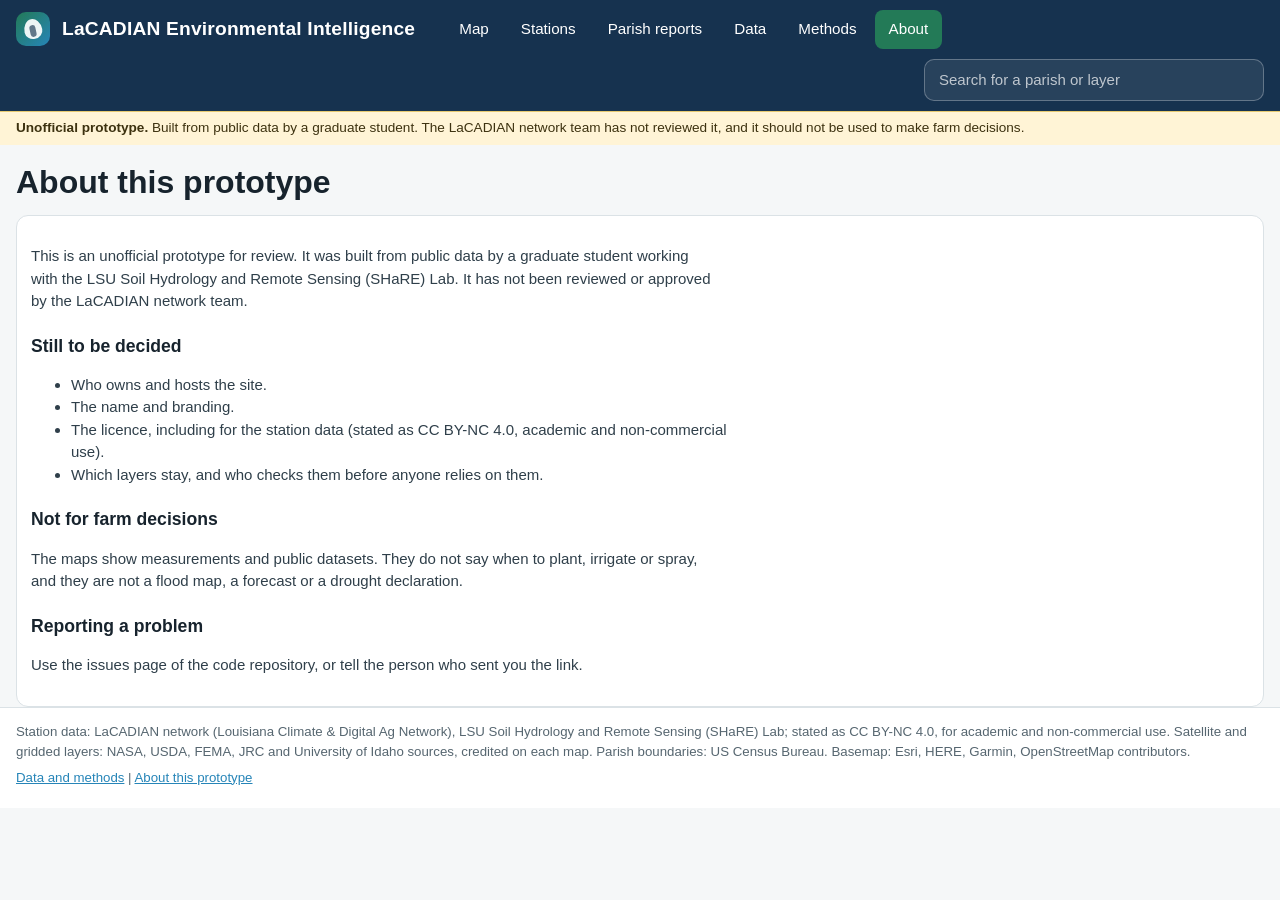
==== commit 6f344466: "Add files via upload" ====
--- a/pages/about.html
+++ b/pages/about.html
@@ -6,7 +6,7 @@
 <title>About this prototype | LaCADIAN Environmental Intelligence</title>
 <meta name="description" content="Status, ownership and limits of the LaCADIAN Environmental Intelligence prototype.">
 <link rel="stylesheet" href="../vendor/leaflet.css">
-<link rel="stylesheet" href="../css/main.css?v=6">
+<link rel="stylesheet" href="../css/main.css?v=8">
 </head>
 <body>
 <header id="hdr"></header>
@@ -24,7 +24,7 @@
 </main>
 <footer id="ftr"></footer>
 <script src="../vendor/leaflet.js"></script>
-<script src="../js/site.js?v=6"></script>
+<script src="../js/site.js?v=8"></script>
 
 </body>
 </html>
--- a/css/main.css
+++ b/css/main.css
@@ -6,7 +6,7 @@
 * { box-sizing: border-box; }
 [hidden] { display: none !important; }
 html { -webkit-text-size-adjust: 100%; }
-body { margin: 0; background: var(--bg); color: var(--ink); font: 15px/1.5 system-ui, -apple-system, "Segoe UI", Roboto, sans-serif; }
+body { margin: 0; background: var(--bg); color: var(--ink); font: 15px/1.5 Arial, Helvetica, sans-serif; }
 .wrap { max-width: var(--wrap); margin: 0 auto; padding: 0 16px; }
 a { color: var(--blue); }
 :focus-visible { outline: 3px solid var(--focus); outline-offset: 2px; }
@@ -50,8 +50,6 @@
 .ribbon { display: grid; grid-template-columns: repeat(6, minmax(0, 1fr)); gap: 0; background: #fff; border: 1px solid var(--line); border-radius: 12px; margin-top: 14px; overflow: hidden; }
 .tile { padding: 12px 14px; border-right: 1px solid var(--line); display: flex; gap: 10px; align-items: center; min-width: 0; }
 .tile:last-child { border-right: 0; }
-.ico { width: 34px; height: 34px; border-radius: 50%; flex: none; display: grid; place-items: center; color: #fff; font-weight: 700; font-size: .8rem; }
-.ico.b { background: var(--blue); } .ico.g { background: var(--green); } .ico.a { background: var(--amber); } .ico.n { background: var(--navy); }
 .tile .t { font-size: .75rem; color: var(--muted); line-height: 1.25; }
 .tile .v { font-size: 1.25rem; font-weight: 700; line-height: 1.2; }
 .tile .s { font-size: .75rem; color: var(--muted); line-height: 1.25; overflow-wrap: anywhere; }
@@ -209,7 +207,7 @@
 .sechead { margin: 22px 0 0; font-size: 1.1rem; display: flex; align-items: center; gap: 8px; }
 .foot { border-top: 1px solid var(--line); background: #fff; padding: 14px 0; color: var(--muted); font-size: .83rem; }
 .foot p { margin: 0 0 6px; }
-.leaflet-tooltip { font: 13px/1.35 system-ui, sans-serif; }
+.leaflet-tooltip { font: 13px/1.35 Arial, Helvetica, sans-serif; }
 
 @media (max-width: 1280px) {
   .dash { grid-template-columns: 260px minmax(0, 1fr); }
@@ -238,3 +236,9 @@
   body { background: #fff; }
   .card { break-inside: avoid; }
 }
+
+.period { display: flex; gap: 8px; align-items: center; flex-wrap: wrap; margin: 4px 0 10px; }
+.period label { font-weight: 600; font-size: .9rem; }
+.period select { width: auto; min-width: 110px; }
+.two { display: flex; gap: 6px; }
+.two select { min-width: 0; }
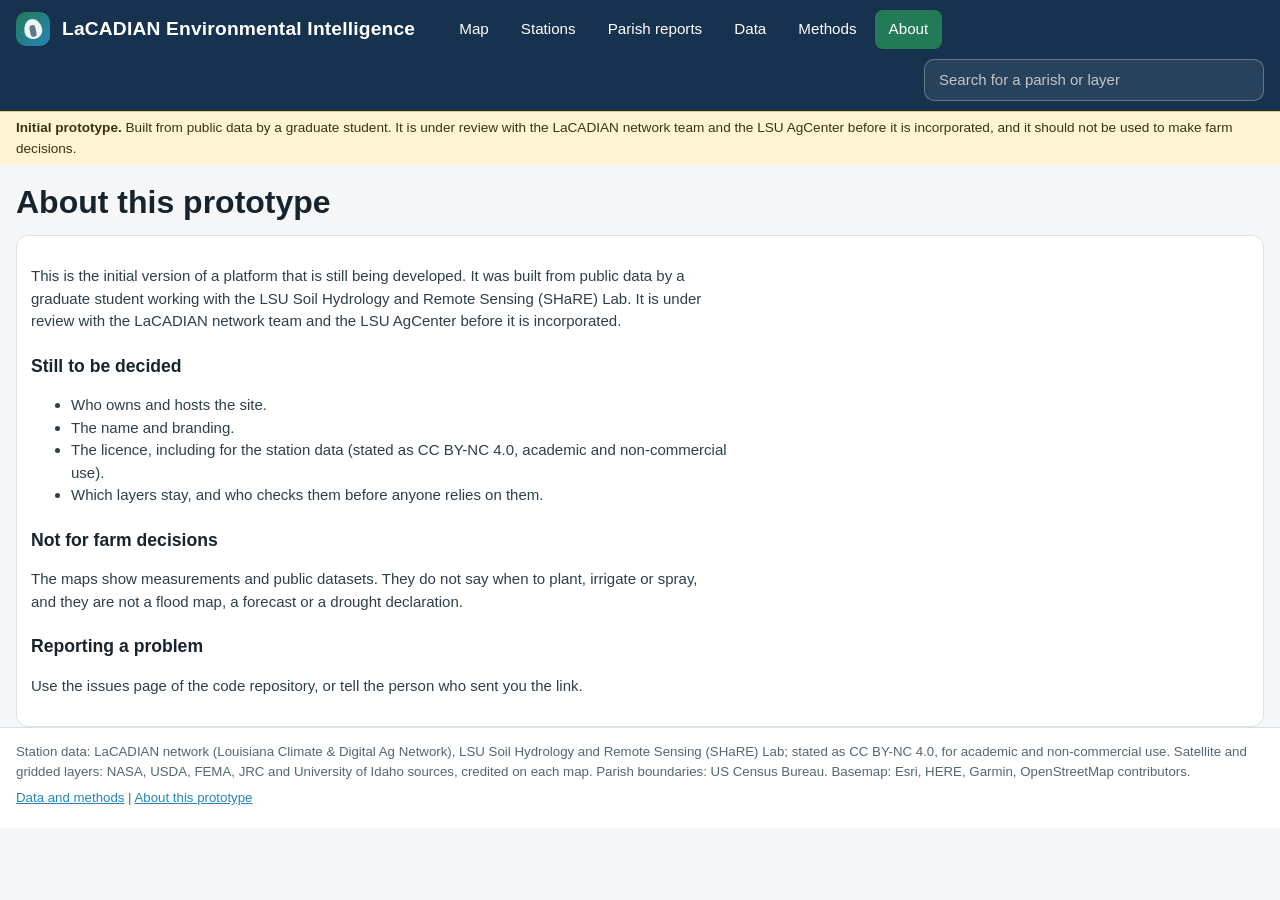
==== commit a7b70f48: "Add files via upload" ====
--- a/pages/about.html
+++ b/pages/about.html
@@ -6,14 +6,14 @@
 <title>About this prototype | LaCADIAN Environmental Intelligence</title>
 <meta name="description" content="Status, ownership and limits of the LaCADIAN Environmental Intelligence prototype.">
 <link rel="stylesheet" href="../vendor/leaflet.css">
-<link rel="stylesheet" href="../css/main.css?v=8">
+<link rel="stylesheet" href="../css/main.css?v=12">
 </head>
 <body>
 <header id="hdr"></header>
 <main class="wrap">
 <h1>About this prototype</h1>
 <section class="card notes">
-<p>This is an unofficial prototype for review. It was built from public data by a graduate student working with the LSU Soil Hydrology and Remote Sensing (SHaRE) Lab. It has not been reviewed or approved by the LaCADIAN network team.</p>
+<p>This is the initial version of a platform that is still being developed. It was built from public data by a graduate student working with the LSU Soil Hydrology and Remote Sensing (SHaRE) Lab. It is under review with the LaCADIAN network team and the LSU AgCenter before it is incorporated.</p>
 <h2>Still to be decided</h2>
 <ul><li>Who owns and hosts the site.</li><li>The name and branding.</li><li>The licence, including for the station data (stated as CC BY-NC 4.0, academic and non-commercial use).</li><li>Which layers stay, and who checks them before anyone relies on them.</li></ul>
 <h2>Not for farm decisions</h2>
@@ -24,7 +24,7 @@
 </main>
 <footer id="ftr"></footer>
 <script src="../vendor/leaflet.js"></script>
-<script src="../js/site.js?v=8"></script>
+<script src="../js/site.js?v=12"></script>
 
 </body>
 </html>
--- a/css/main.css
+++ b/css/main.css
@@ -242,3 +242,4 @@
 .period select { width: auto; min-width: 110px; }
 .two { display: flex; gap: 6px; }
 .two select { min-width: 0; }
+
